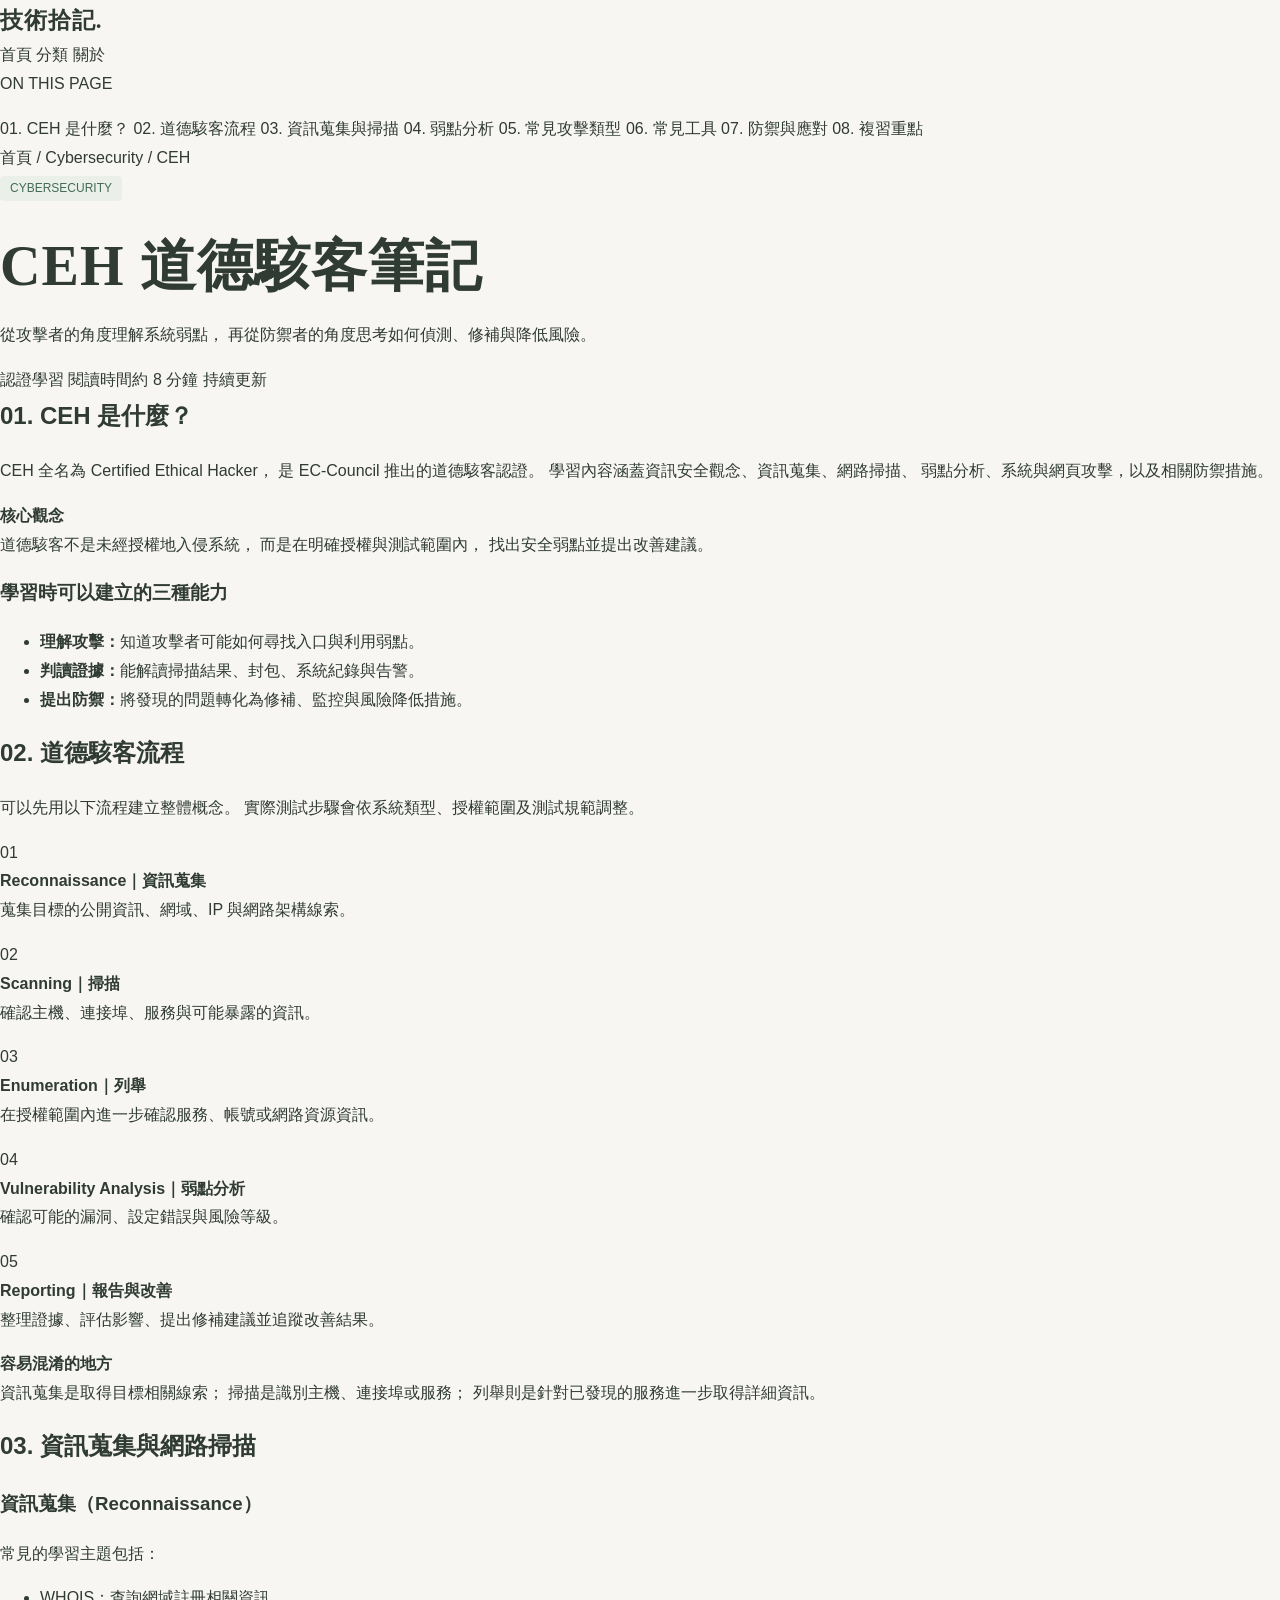
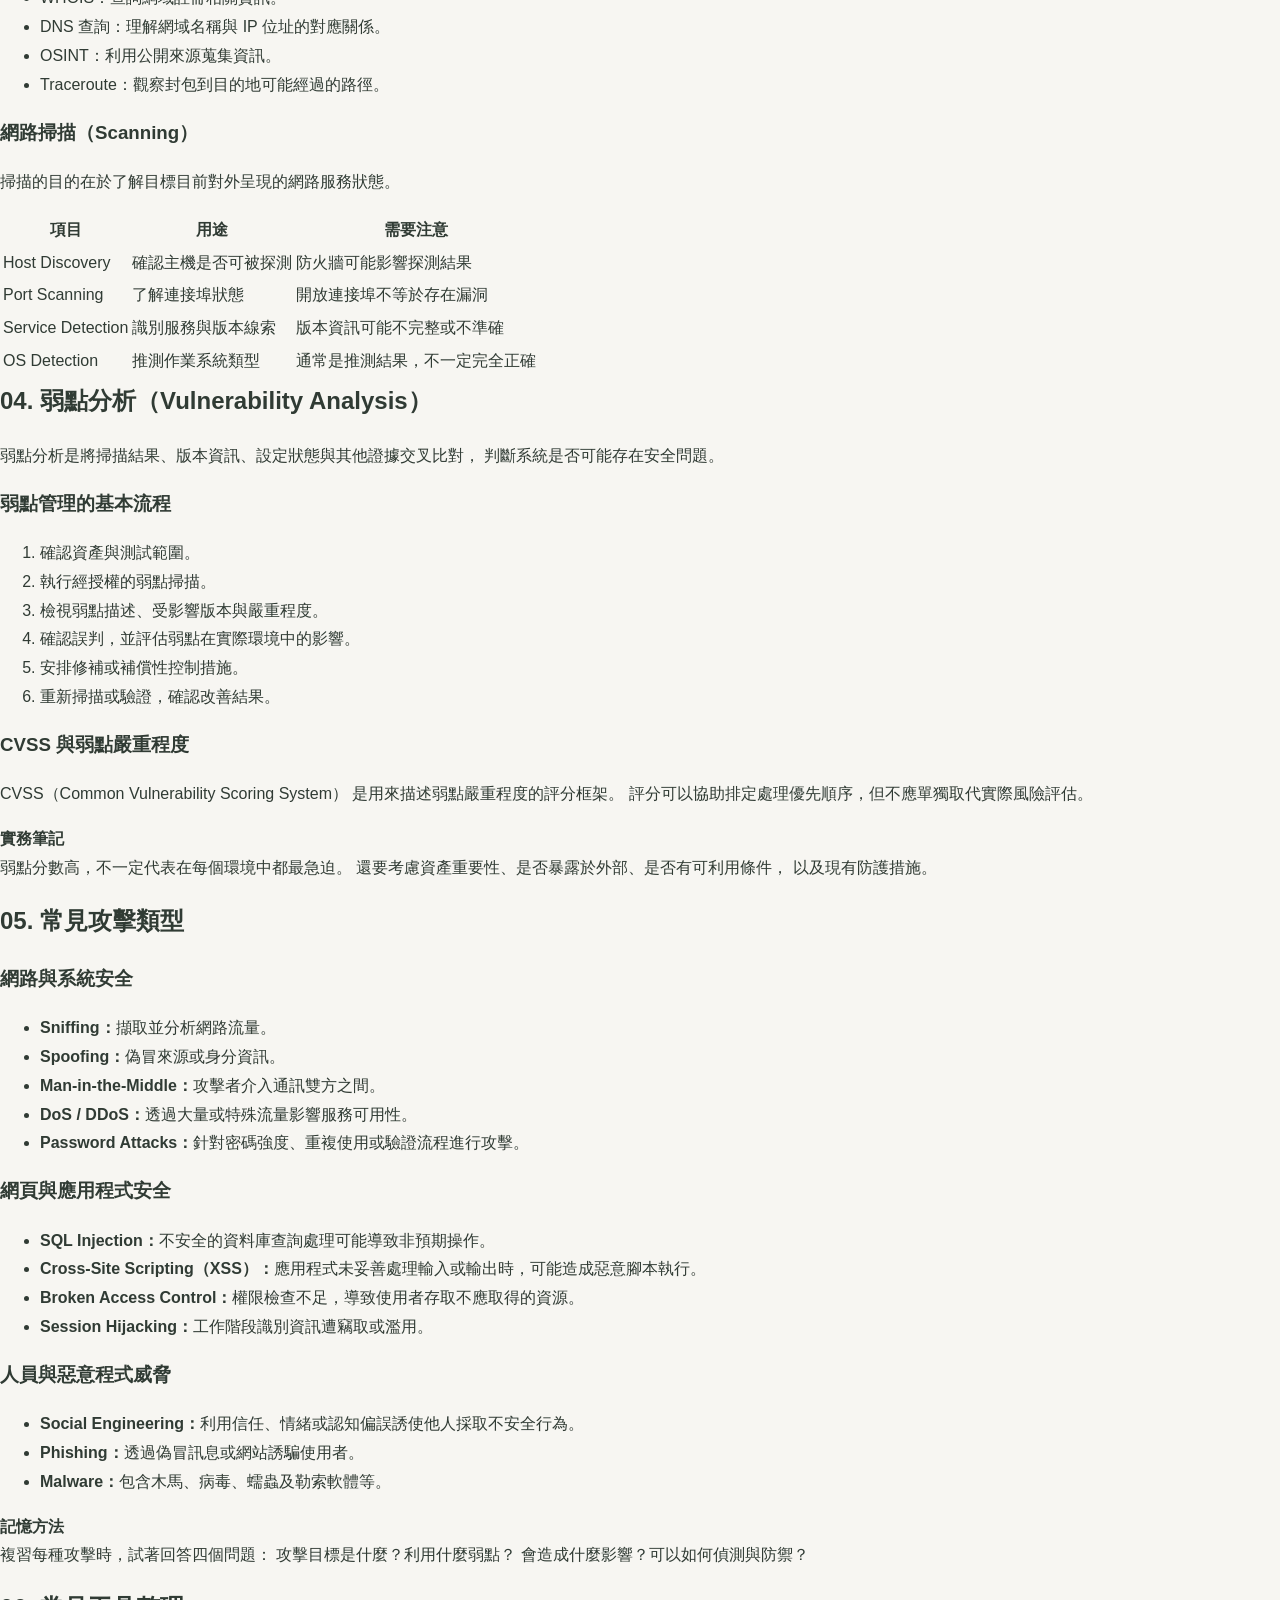
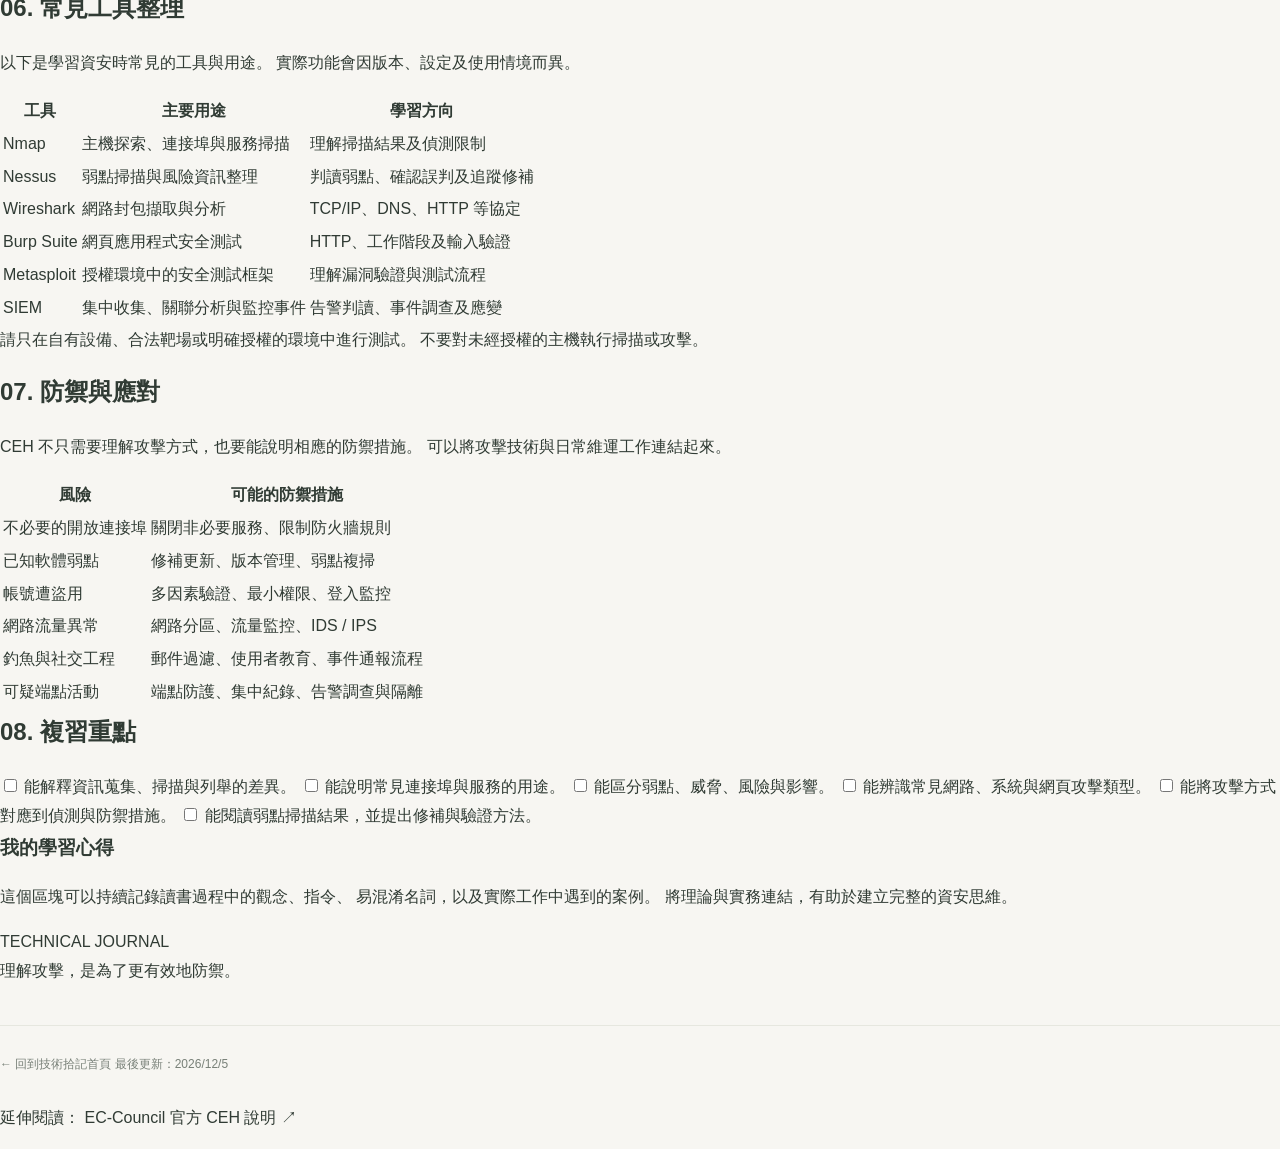
==== article/cehv13.html @ 740cc44a "Create cehv13.html" ====
<!DOCTYPE html>
<html lang="zh-Hant">
<head>
  <meta charset="UTF-8">
  <meta name="viewport" content="width=device-width, initial-scale=1.0">
  <meta name="description" content="CEH 道德駭客認證學習筆記，整理資訊蒐集、網路掃描、弱點分析、常見攻擊與防禦觀念。">
  <title>CEH 道德駭客筆記｜技術拾記</title>
  <link rel="stylesheet" href="../style.css">
</head>

<body class="note-page">

  <header class="note-header">
    <a class="brand" href="../index.html">技術拾記<span>.</span></a>
    <nav>
      <a href="../index.html">首頁</a>
      <a href="../index.html#categories">分類</a>
      <a href="../index.html#about">關於</a>
    </nav>
  </header>

  <main class="note-layout">

    <aside class="note-sidebar">
      <p class="note-sidebar-label">ON THIS PAGE</p>
      <a href="#intro">01. CEH 是什麼？</a>
      <a href="#methodology">02. 道德駭客流程</a>
      <a href="#recon">03. 資訊蒐集與掃描</a>
      <a href="#vulnerability">04. 弱點分析</a>
      <a href="#attacks">05. 常見攻擊類型</a>
      <a href="#tools">06. 常見工具</a>
      <a href="#defense">07. 防禦與應對</a>
      <a href="#review">08. 複習重點</a>
    </aside>

    <article class="note-content">

      <div class="note-breadcrumb">
        <a href="../index.html">首頁</a>
        <span>/</span>
        <a href="../index.html#categories">Cybersecurity</a>
        <span>/</span>
        <span>CEH</span>
      </div>

      <div class="note-hero">
        <span class="tag">CYBERSECURITY</span>
        <h1>CEH 道德駭客筆記</h1>
        <p class="note-lead">
          從攻擊者的角度理解系統弱點，
          再從防禦者的角度思考如何偵測、修補與降低風險。
        </p>
        <div class="note-meta">
          <span>認證學習</span>
          <span>閱讀時間約 8 分鐘</span>
          <span>持續更新</span>
        </div>
      </div>

      <section id="intro">
        <h2>01. CEH 是什麼？</h2>
        <p>
          CEH 全名為 Certified Ethical Hacker，
          是 EC-Council 推出的道德駭客認證。
          學習內容涵蓋資訊安全觀念、資訊蒐集、網路掃描、
          弱點分析、系統與網頁攻擊，以及相關防禦措施。
        </p>

        <div class="note-callout">
          <strong>核心觀念</strong>
          <p>
            道德駭客不是未經授權地入侵系統，
            而是在明確授權與測試範圍內，
            找出安全弱點並提出改善建議。
          </p>
        </div>

        <h3>學習時可以建立的三種能力</h3>
        <ul>
          <li><strong>理解攻擊：</strong>知道攻擊者可能如何尋找入口與利用弱點。</li>
          <li><strong>判讀證據：</strong>能解讀掃描結果、封包、系統紀錄與告警。</li>
          <li><strong>提出防禦：</strong>將發現的問題轉化為修補、監控與風險降低措施。</li>
        </ul>
      </section>

      <section id="methodology">
        <h2>02. 道德駭客流程</h2>
        <p>
          可以先用以下流程建立整體概念。
          實際測試步驟會依系統類型、授權範圍及測試規範調整。
        </p>

        <div class="note-steps">
          <div class="note-step">
            <span>01</span>
            <div>
              <strong>Reconnaissance｜資訊蒐集</strong>
              <p>蒐集目標的公開資訊、網域、IP 與網路架構線索。</p>
            </div>
          </div>

          <div class="note-step">
            <span>02</span>
            <div>
              <strong>Scanning｜掃描</strong>
              <p>確認主機、連接埠、服務與可能暴露的資訊。</p>
            </div>
          </div>

          <div class="note-step">
            <span>03</span>
            <div>
              <strong>Enumeration｜列舉</strong>
              <p>在授權範圍內進一步確認服務、帳號或網路資源資訊。</p>
            </div>
          </div>

          <div class="note-step">
            <span>04</span>
            <div>
              <strong>Vulnerability Analysis｜弱點分析</strong>
              <p>確認可能的漏洞、設定錯誤與風險等級。</p>
            </div>
          </div>

          <div class="note-step">
            <span>05</span>
            <div>
              <strong>Reporting｜報告與改善</strong>
              <p>整理證據、評估影響、提出修補建議並追蹤改善結果。</p>
            </div>
          </div>
        </div>

        <div class="note-callout">
          <strong>容易混淆的地方</strong>
          <p>
            資訊蒐集是取得目標相關線索；
            掃描是識別主機、連接埠或服務；
            列舉則是針對已發現的服務進一步取得詳細資訊。
          </p>
        </div>
      </section>

      <section id="recon">
        <h2>03. 資訊蒐集與網路掃描</h2>

        <h3>資訊蒐集（Reconnaissance）</h3>
        <p>常見的學習主題包括：</p>
        <ul>
          <li>WHOIS：查詢網域註冊相關資訊。</li>
          <li>DNS 查詢：理解網域名稱與 IP 位址的對應關係。</li>
          <li>OSINT：利用公開來源蒐集資訊。</li>
          <li>Traceroute：觀察封包到目的地可能經過的路徑。</li>
        </ul>

        <h3>網路掃描（Scanning）</h3>
        <p>掃描的目的在於了解目標目前對外呈現的網路服務狀態。</p>

        <div class="note-table-wrap">
          <table>
            <thead>
              <tr>
                <th>項目</th>
                <th>用途</th>
                <th>需要注意</th>
              </tr>
            </thead>
            <tbody>
              <tr>
                <td>Host Discovery</td>
                <td>確認主機是否可被探測</td>
                <td>防火牆可能影響探測結果</td>
              </tr>
              <tr>
                <td>Port Scanning</td>
                <td>了解連接埠狀態</td>
                <td>開放連接埠不等於存在漏洞</td>
              </tr>
              <tr>
                <td>Service Detection</td>
                <td>識別服務與版本線索</td>
                <td>版本資訊可能不完整或不準確</td>
              </tr>
              <tr>
                <td>OS Detection</td>
                <td>推測作業系統類型</td>
                <td>通常是推測結果，不一定完全正確</td>
              </tr>
            </tbody>
          </table>
        </div>
      </section>

      <section id="vulnerability">
        <h2>04. 弱點分析（Vulnerability Analysis）</h2>
        <p>
          弱點分析是將掃描結果、版本資訊、設定狀態與其他證據交叉比對，
          判斷系統是否可能存在安全問題。
        </p>

        <h3>弱點管理的基本流程</h3>
        <ol>
          <li>確認資產與測試範圍。</li>
          <li>執行經授權的弱點掃描。</li>
          <li>檢視弱點描述、受影響版本與嚴重程度。</li>
          <li>確認誤判，並評估弱點在實際環境中的影響。</li>
          <li>安排修補或補償性控制措施。</li>
          <li>重新掃描或驗證，確認改善結果。</li>
        </ol>

        <h3>CVSS 與弱點嚴重程度</h3>
        <p>
          CVSS（Common Vulnerability Scoring System）
          是用來描述弱點嚴重程度的評分框架。
          評分可以協助排定處理優先順序，但不應單獨取代實際風險評估。
        </p>

        <div class="note-callout">
          <strong>實務筆記</strong>
          <p>
            弱點分數高，不一定代表在每個環境中都最急迫。
            還要考慮資產重要性、是否暴露於外部、是否有可利用條件，
            以及現有防護措施。
          </p>
        </div>
      </section>

      <section id="attacks">
        <h2>05. 常見攻擊類型</h2>

        <h3>網路與系統安全</h3>
        <ul>
          <li><strong>Sniffing：</strong>擷取並分析網路流量。</li>
          <li><strong>Spoofing：</strong>偽冒來源或身分資訊。</li>
          <li><strong>Man-in-the-Middle：</strong>攻擊者介入通訊雙方之間。</li>
          <li><strong>DoS / DDoS：</strong>透過大量或特殊流量影響服務可用性。</li>
          <li><strong>Password Attacks：</strong>針對密碼強度、重複使用或驗證流程進行攻擊。</li>
        </ul>

        <h3>網頁與應用程式安全</h3>
        <ul>
          <li><strong>SQL Injection：</strong>不安全的資料庫查詢處理可能導致非預期操作。</li>
          <li><strong>Cross-Site Scripting（XSS）：</strong>應用程式未妥善處理輸入或輸出時，可能造成惡意腳本執行。</li>
          <li><strong>Broken Access Control：</strong>權限檢查不足，導致使用者存取不應取得的資源。</li>
          <li><strong>Session Hijacking：</strong>工作階段識別資訊遭竊取或濫用。</li>
        </ul>

        <h3>人員與惡意程式威脅</h3>
        <ul>
          <li><strong>Social Engineering：</strong>利用信任、情緒或認知偏誤誘使他人採取不安全行為。</li>
          <li><strong>Phishing：</strong>透過偽冒訊息或網站誘騙使用者。</li>
          <li><strong>Malware：</strong>包含木馬、病毒、蠕蟲及勒索軟體等。</li>
        </ul>

        <div class="note-callout">
          <strong>記憶方法</strong>
          <p>
            複習每種攻擊時，試著回答四個問題：
            攻擊目標是什麼？利用什麼弱點？
            會造成什麼影響？可以如何偵測與防禦？
          </p>
        </div>
      </section>

      <section id="tools">
        <h2>06. 常見工具整理</h2>
        <p>
          以下是學習資安時常見的工具與用途。
          實際功能會因版本、設定及使用情境而異。
        </p>

        <div class="note-table-wrap">
          <table>
            <thead>
              <tr>
                <th>工具</th>
                <th>主要用途</th>
                <th>學習方向</th>
              </tr>
            </thead>
            <tbody>
              <tr>
                <td>Nmap</td>
                <td>主機探索、連接埠與服務掃描</td>
                <td>理解掃描結果及偵測限制</td>
              </tr>
              <tr>
                <td>Nessus</td>
                <td>弱點掃描與風險資訊整理</td>
                <td>判讀弱點、確認誤判及追蹤修補</td>
              </tr>
              <tr>
                <td>Wireshark</td>
                <td>網路封包擷取與分析</td>
                <td>TCP/IP、DNS、HTTP 等協定</td>
              </tr>
              <tr>
                <td>Burp Suite</td>
                <td>網頁應用程式安全測試</td>
                <td>HTTP、工作階段及輸入驗證</td>
              </tr>
              <tr>
                <td>Metasploit</td>
                <td>授權環境中的安全測試框架</td>
                <td>理解漏洞驗證與測試流程</td>
              </tr>
              <tr>
                <td>SIEM</td>
                <td>集中收集、關聯分析與監控事件</td>
                <td>告警判讀、事件調查及應變</td>
              </tr>
            </tbody>
          </table>
        </div>

        <p class="note-small">
          請只在自有設備、合法靶場或明確授權的環境中進行測試。
          不要對未經授權的主機執行掃描或攻擊。
        </p>
      </section>

      <section id="defense">
        <h2>07. 防禦與應對</h2>
        <p>
          CEH 不只需要理解攻擊方式，也要能說明相應的防禦措施。
          可以將攻擊技術與日常維運工作連結起來。
        </p>

        <div class="note-table-wrap">
          <table>
            <thead>
              <tr>
                <th>風險</th>
                <th>可能的防禦措施</th>
              </tr>
            </thead>
            <tbody>
              <tr>
                <td>不必要的開放連接埠</td>
                <td>關閉非必要服務、限制防火牆規則</td>
              </tr>
              <tr>
                <td>已知軟體弱點</td>
                <td>修補更新、版本管理、弱點複掃</td>
              </tr>
              <tr>
                <td>帳號遭盜用</td>
                <td>多因素驗證、最小權限、登入監控</td>
              </tr>
              <tr>
                <td>網路流量異常</td>
                <td>網路分區、流量監控、IDS / IPS</td>
              </tr>
              <tr>
                <td>釣魚與社交工程</td>
                <td>郵件過濾、使用者教育、事件通報流程</td>
              </tr>
              <tr>
                <td>可疑端點活動</td>
                <td>端點防護、集中紀錄、告警調查與隔離</td>
              </tr>
            </tbody>
          </table>
        </div>
      </section>

      <section id="review">
        <h2>08. 複習重點</h2>

        <div class="note-checklist">
          <label>
            <input type="checkbox">
            <span>能解釋資訊蒐集、掃描與列舉的差異。</span>
          </label>

          <label>
            <input type="checkbox">
            <span>能說明常見連接埠與服務的用途。</span>
          </label>

          <label>
            <input type="checkbox">
            <span>能區分弱點、威脅、風險與影響。</span>
          </label>

          <label>
            <input type="checkbox">
            <span>能辨識常見網路、系統與網頁攻擊類型。</span>
          </label>

          <label>
            <input type="checkbox">
            <span>能將攻擊方式對應到偵測與防禦措施。</span>
          </label>

          <label>
            <input type="checkbox">
            <span>能閱讀弱點掃描結果，並提出修補與驗證方法。</span>
          </label>
        </div>

        <h3>我的學習心得</h3>
        <p>
          這個區塊可以持續記錄讀書過程中的觀念、指令、
          易混淆名詞，以及實際工作中遇到的案例。
          將理論與實務連結，有助於建立完整的資安思維。
        </p>

        <div class="note-end">
          <span>TECHNICAL JOURNAL</span>
          <p>理解攻擊，是為了更有效地防禦。</p>
        </div>
      </section>

      <footer class="note-footer">
        <a href="../index.html">← 回到技術拾記首頁</a>
        <span>最後更新：<time id="updated"></time></span>
      </footer>

      <p class="note-small">
        延伸閱讀：
        <a href="https://www.eccouncil.org/train-certify/certified-ethical-hacker-ceh/"
           target="_blank" rel="noopener noreferrer">
          EC-Council 官方 CEH 說明 ↗
        </a>
      </p>

    </article>
  </main>

  <script>
    document.getElementById("updated").textContent =
      new Date().toLocaleDateString("zh-TW");
  </script>

</body>
</html>
---- style.css ----
/* =========================
   1. 全站色彩與基本設定
   ========================= */

:root {
  color-scheme: light;
  --bg: #f7f6f2;
  --surface: #ffffff;
  --text: #303b34;
  --muted: #788078;
  --accent: #456b54;
  --border: #e6e7df;
  --soft: #eaf0e9;
}

body.dark {
  color-scheme: dark;
  --bg: #1d2420;
  --surface: #28312b;
  --text: #e7ece6;
  --muted: #b1bcb2;
  --accent: #a8c9ad;
  --border: #414a42;
  --soft: #344438;
}

* {
  box-sizing: border-box;
}

html {
  scroll-behavior: smooth;
}

body {
  margin: 0;
  background: var(--bg);
  color: var(--text);
  font-family: -apple-system, BlinkMacSystemFont,
    "Segoe UI", "Noto Sans TC", sans-serif;
  line-height: 1.8;
  transition: background .2s, color .2s;
}

a {
  color: inherit;
  text-decoration: none;
}

a:focus-visible,
button:focus-visible,
input:focus-visible {
  outline: 2px solid var(--accent);
  outline-offset: 4px;
}

button,
input {
  font: inherit;
}

button {
  cursor: pointer;
}

.wrap {
  width: min(1040px, calc(100% - 40px));
  margin: auto;
}

/* =========================
   2. 導覽列
   ========================= */

.topbar {
  border-bottom: 1px solid var(--border);
  background: var(--bg);
}

.nav {
  min-height: 72px;
  display: flex;
  align-items: center;
  justify-content: space-between;
  gap: 20px;
}

.brand {
  font-family: Georgia, serif;
  font-size: 23px;
  font-weight: 700;
  letter-spacing: .04em;
}

.navlinks {
  display: flex;
  align-items: center;
  gap: 22px;
  font-size: 14px;
}

.navlinks a:hover {
  color: var(--accent);
}

.theme-btn {
  background: var(--surface);
  color: var(--text);
  border: 1px solid var(--border);
  border-radius: 50px;
  padding: 5px 12px;
}

/* =========================
   3. 首頁主視覺
   ========================= */

.hero {
  padding: 84px 0 68px;
  border-bottom: 1px solid var(--border);
}

.eyebrow {
  color: var(--accent);
  font-size: 12px;
  letter-spacing: .2em;
  font-weight: 700;
}

h1,
h2,
h3,
p {
  margin-top: 0;
}

h1 {
  max-width: 700px;
  margin: 16px 0;
  font-family: Georgia, "Noto Serif TC", serif;
  font-size: clamp(34px, 6vw, 56px);
  line-height: 1.35;
  letter-spacing: .02em;
}

.hero-desc {
  max-width: 570px;
  color: var(--muted);
  font-size: 16px;
}

.hero-actions {
  display: flex;
  flex-wrap: wrap;
  gap: 12px;
  margin-top: 28px;
}

.btn {
  display: inline-block;
  padding: 10px 20px;
  border-radius: 6px;
  font-size: 14px;
  border: 1px solid var(--accent);
}

.btn-primary {
  background: var(--accent);
  color: #fff;
}

body.dark .btn-primary {
  color: #1d2420;
}

.btn-secondary {
  color: var(--accent);
}

/* =========================
   4. 區塊標題
   ========================= */

.section {
  padding: 54px 0;
}

.section-head {
  display: flex;
  align-items: end;
  justify-content: space-between;
  gap: 20px;
  margin-bottom: 24px;
}

.section-head h2 {
  font-size: 25px;
  margin-bottom: 4px;
}

.section-head p {
  color: var(--muted);
  margin-bottom: 0;
  font-size: 14px;
}

/* =========================
   5. 技術分類卡片
   ========================= */

.categories {
  display: grid;
  grid-template-columns: repeat(3, minmax(0, 1fr));
  gap: 16px;
}

.category {
  background: var(--surface);
  border: 1px solid var(--border);
  border-radius: 10px;
  padding: 22px;
  transition: transform .2s, border-color .2s;
}

.category:hover {
  transform: translateY(-3px);
  border-color: var(--accent);
}

.category-icon {
  font-size: 23px;
  margin-bottom: 12px;
}

.category h3 {
  margin-bottom: 6px;
}

.category p {
  color: var(--muted);
  font-size: 14px;
  margin-bottom: 12px;
}

.category small {
  color: var(--accent);
  font-size: 12px;
}

/* =========================
   6. 搜尋框
   ========================= */

.searchbox {
  width: min(340px, 100%);
  padding: 10px 14px;
  border: 1px solid var(--border);
  border-radius: 7px;
  background: var(--surface);
  color: var(--text);
}

/* =========================
   7. 文章卡片
   ========================= */

.articles {
  display: grid;
  grid-template-columns: repeat(2, minmax(0, 1fr));
  gap: 16px;
}

.article {
  background: var(--surface);
  border: 1px solid var(--border);
  border-radius: 10px;
  padding: 24px;
  display: flex;
  flex-direction: column;
  min-height: 225px;
}

.article[hidden] {
  display: none;
}

.tag {
  color: var(--accent);
  background: var(--soft);
  display: inline-block;
  width: fit-content;
  padding: 2px 10px;
  border-radius: 4px;
  font-size: 12px;
  margin-bottom: 12px;
}

.article h3 {
  font-size: 19px;
  margin-bottom: 8px;
}

.article p {
  color: var(--muted);
  font-size: 14px;
  margin-bottom: 18px;
}

.article-foot {
  margin-top: auto;
  padding-top: 12px;
  border-top: 1px solid var(--border);
  display: flex;
  justify-content: space-between;
  gap: 10px;
  color: var(--muted);
  font-size: 12px;
}

.article-foot a {
  color: var(--accent);
  font-weight: 600;
}

.empty {
  display: none;
  color: var(--muted);
  padding: 20px 0;
}

/* =========================
   8. 關於本站
   ========================= */

.about {
  background: var(--soft);
  border-radius: 12px;
  padding: 30px;
  display: grid;
  grid-template-columns: 1fr 2fr;
  gap: 28px;
}

.about h2 {
  margin-bottom: 0;
}

.about p {
  margin-bottom: 0;
  font-size: 14px;
}

/* =========================
   9. 頁尾
   ========================= */

footer {
  margin-top: 40px;
  border-top: 1px solid var(--border);
  padding: 28px 0;
  color: var(--muted);
  font-size: 12px;
}

.footer-inner {
  display: flex;
  justify-content: space-between;
  flex-wrap: wrap;
  gap: 12px;
}

/* =========================
   10. 手機版響應式設計
   ========================= */

@media (max-width: 680px) {
  .wrap {
    width: calc(100% - 32px);
  }

  .nav {
    min-height: 64px;
    flex-wrap: wrap;
    padding: 12px 0;
  }

  .navlinks {
    gap: 12px;
    font-size: 12px;
  }

  .brand {
    font-size: 20px;
  }

  .hero {
    padding: 56px 0 48px;
  }

  .categories,
  .articles {
    grid-template-columns: 1fr;
  }

  .section {
    padding: 40px 0;
  }

  .section-head {
    align-items: stretch;
    flex-direction: column;
  }

  .searchbox {
    width: 100%;
  }

  .about {
    grid-template-columns: 1fr;
    gap: 12px;
    padding: 22px;
  }
}
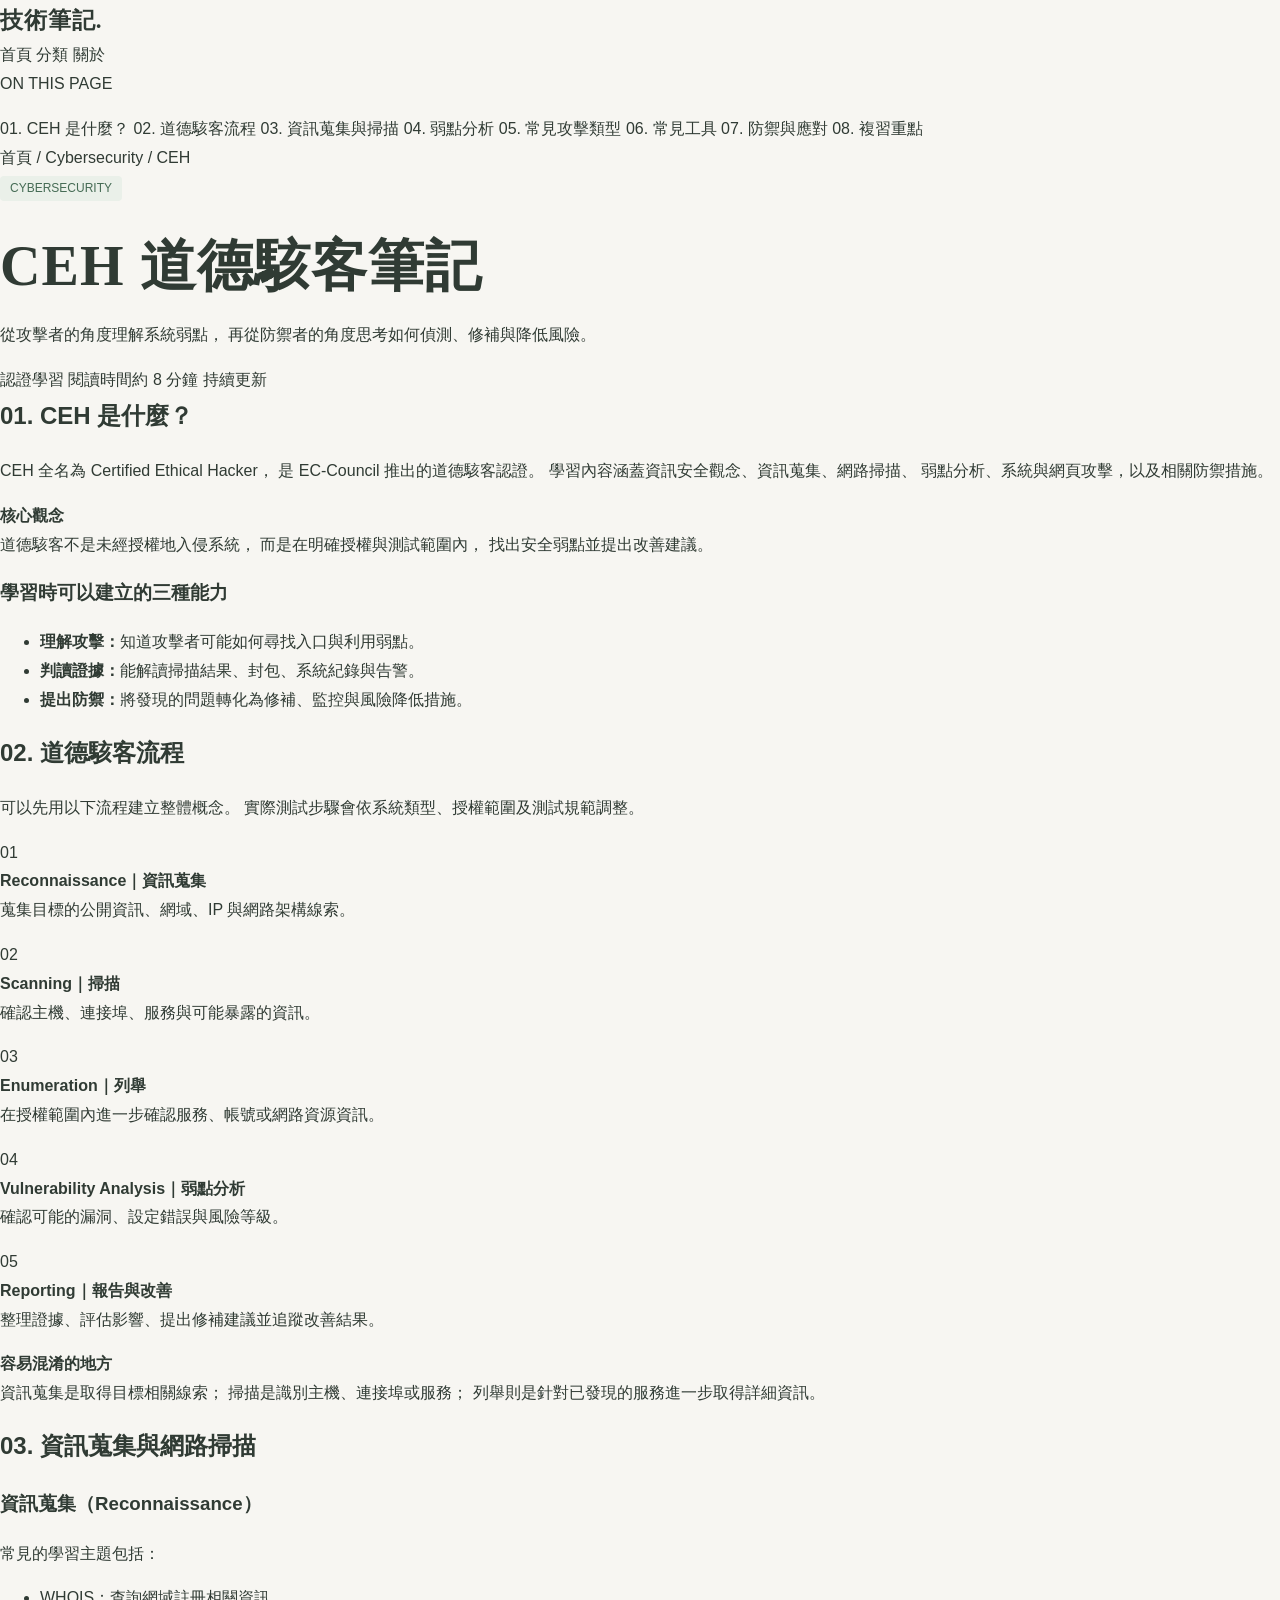
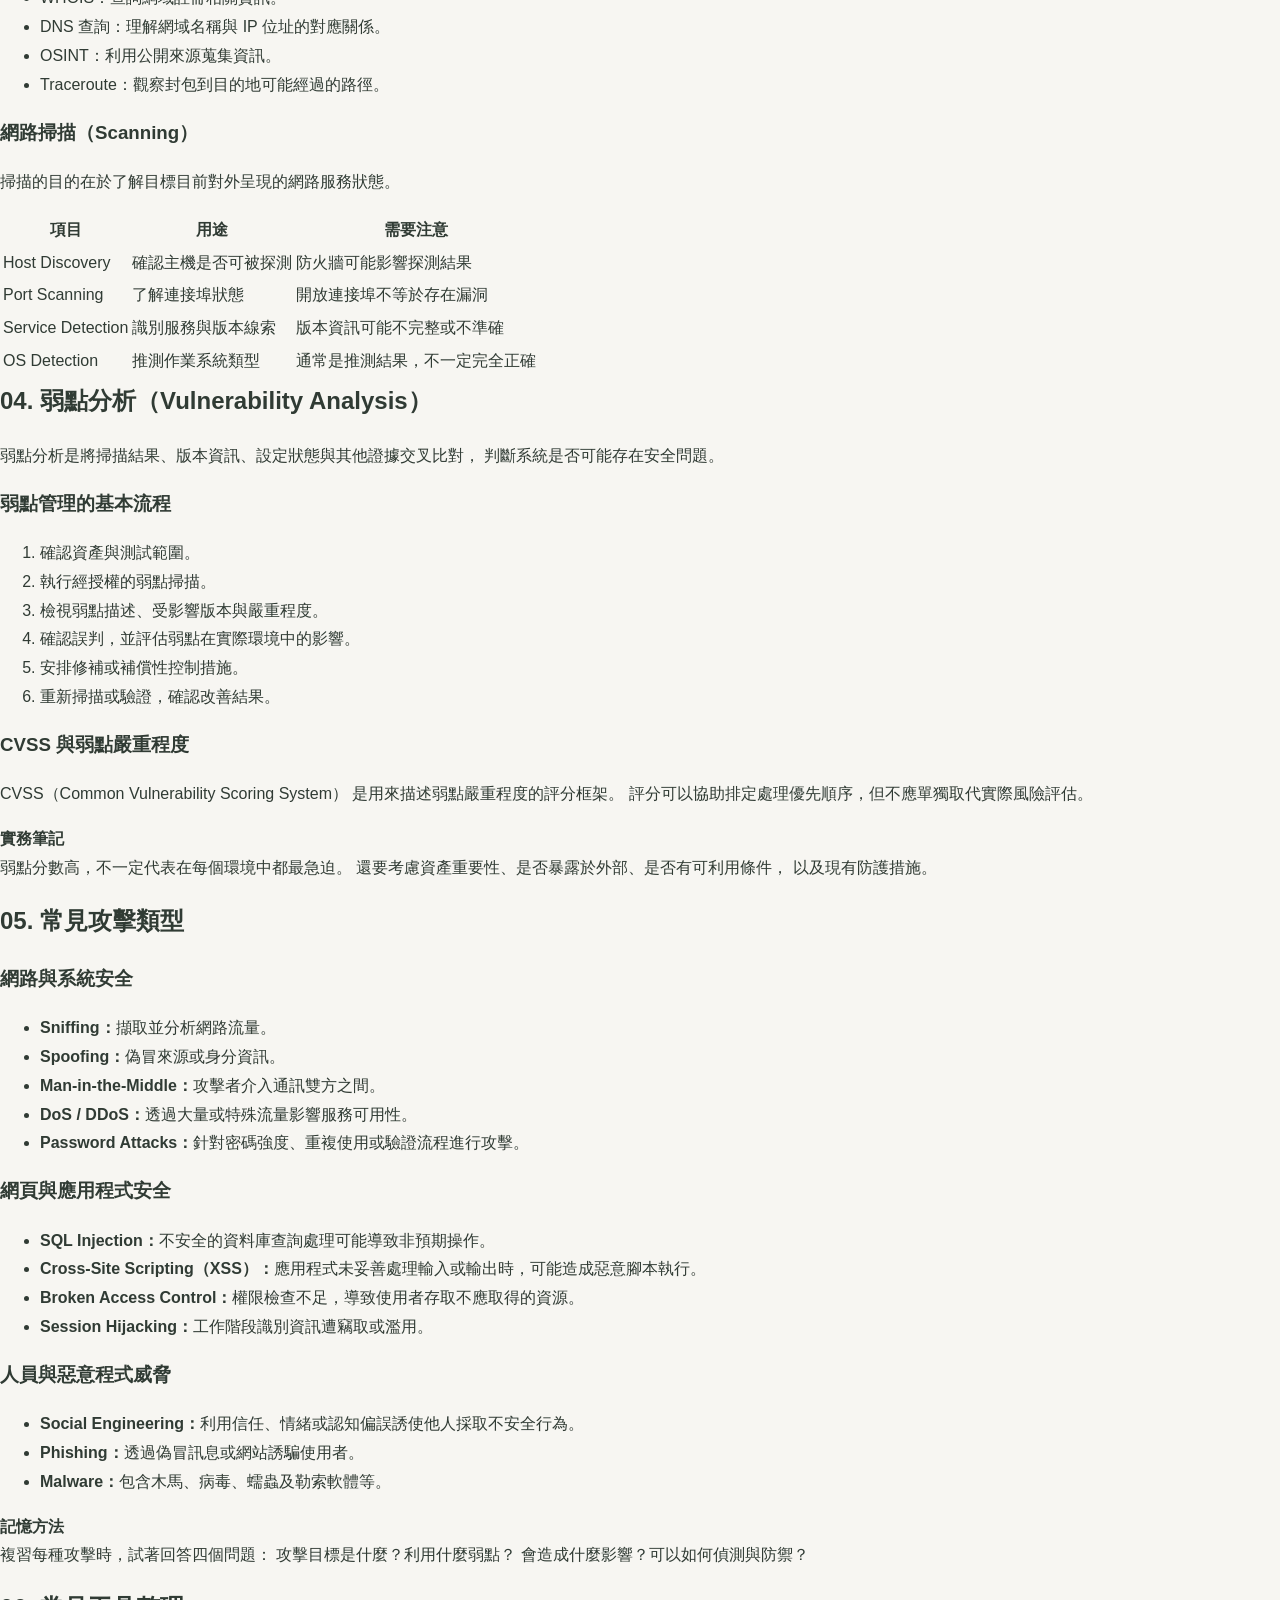
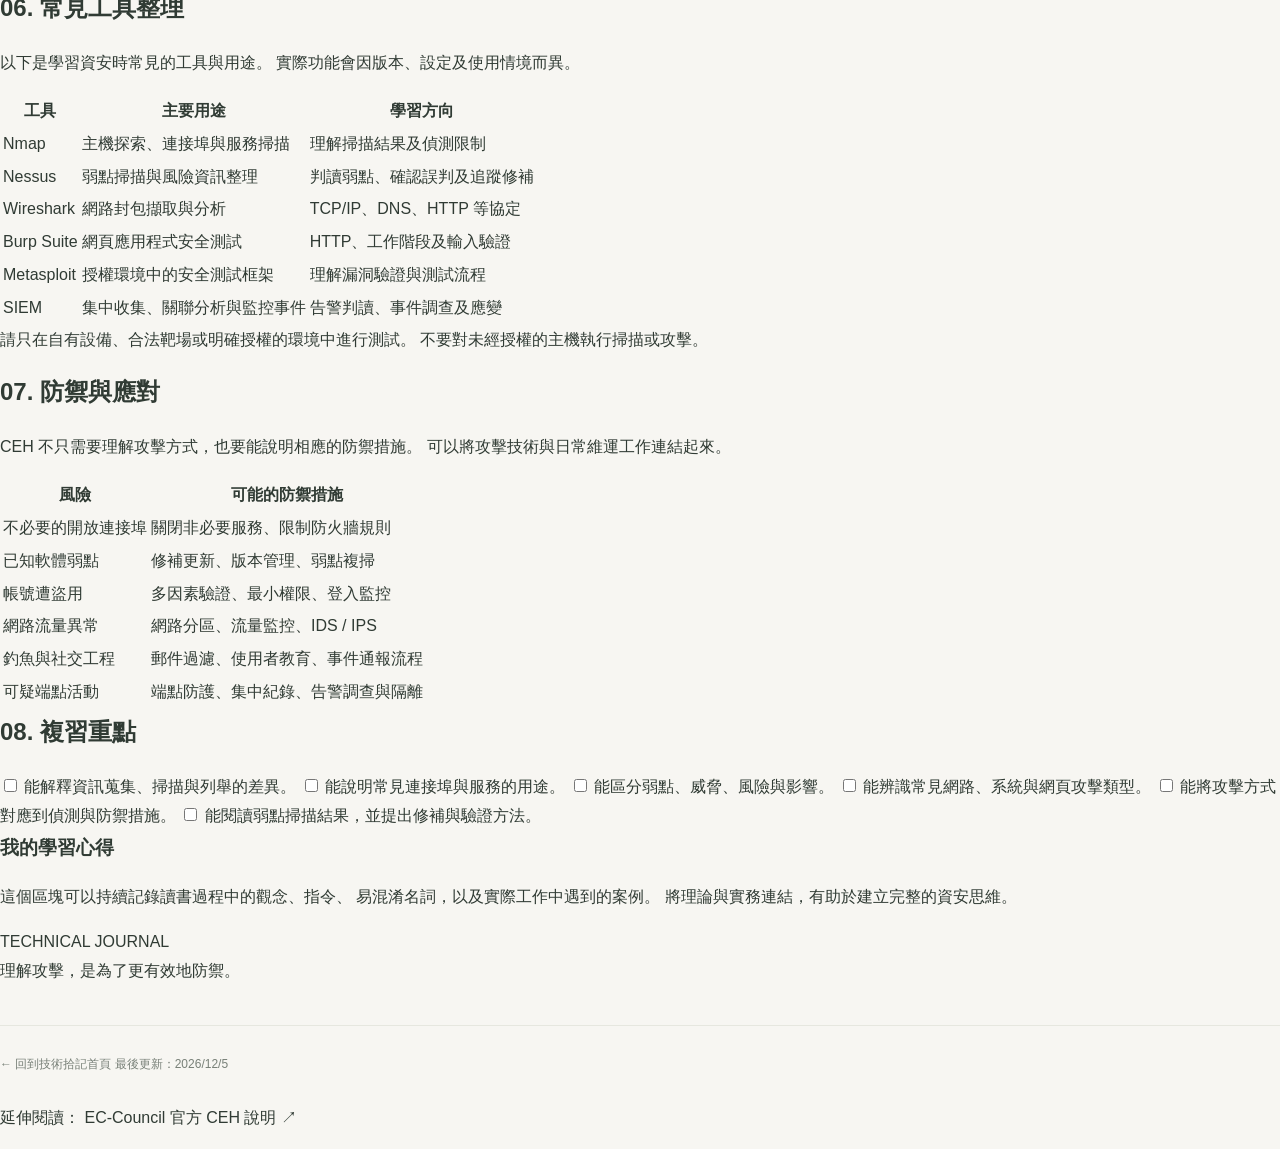
==== commit fd715dec: "Update cehv13.html" ====
--- a/article/cehv13.html
+++ b/article/cehv13.html
@@ -5,14 +5,14 @@
   <meta charset="UTF-8">
   <meta name="viewport" content="width=device-width, initial-scale=1.0">
   <meta name="description" content="CEH 道德駭客認證學習筆記，整理資訊蒐集、網路掃描、弱點分析、常見攻擊與防禦觀念。">
-  <title>CEH 道德駭客筆記｜技術拾記</title>
+  <title>CEH 道德駭客筆記｜技術筆記</title>
   <link rel="stylesheet" href="../style.css">
 </head>
 
 <body class="note-page">
 
   <header class="note-header">
-    <a class="brand" href="../index.html">技術拾記<span>.</span></a>
+    <a class="brand" href="../index.html">技術筆記<span>.</span></a>
     <nav>
       <a href="../index.html">首頁</a>
       <a href="../index.html#categories">分類</a>
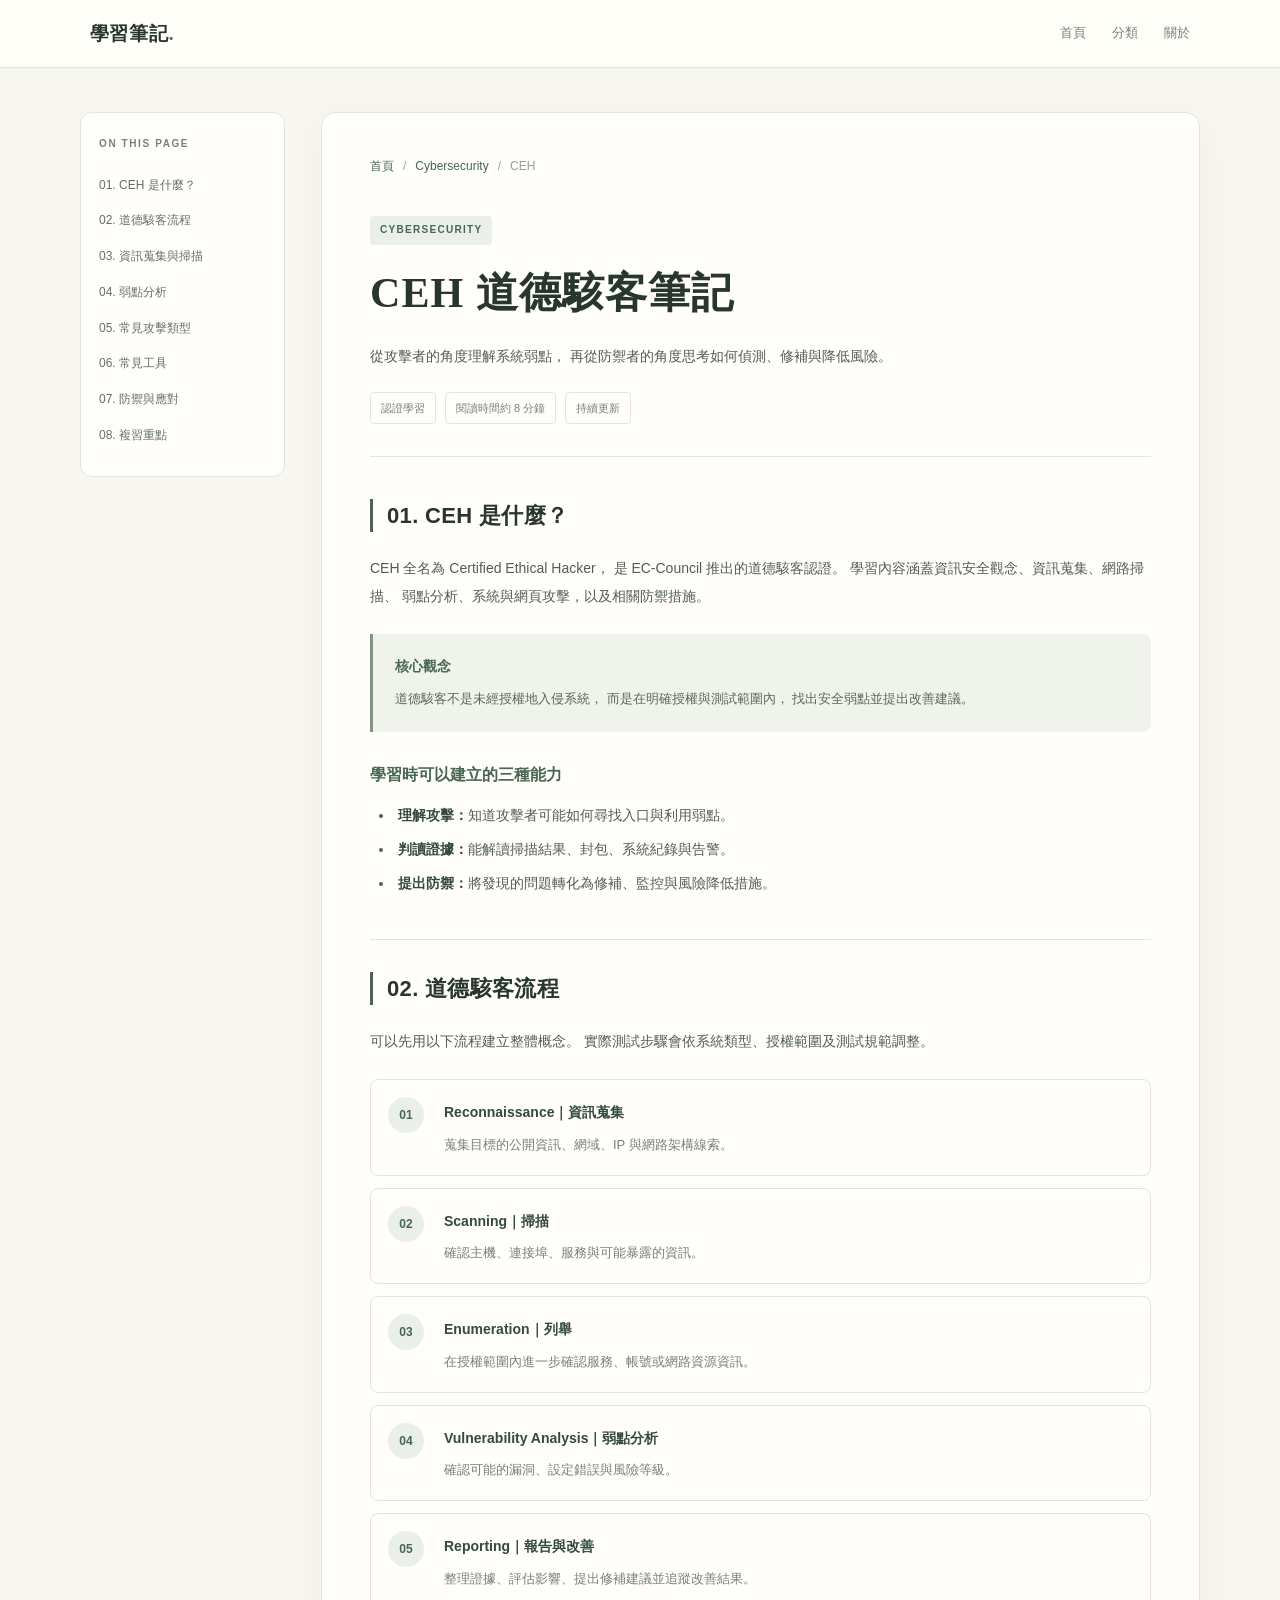
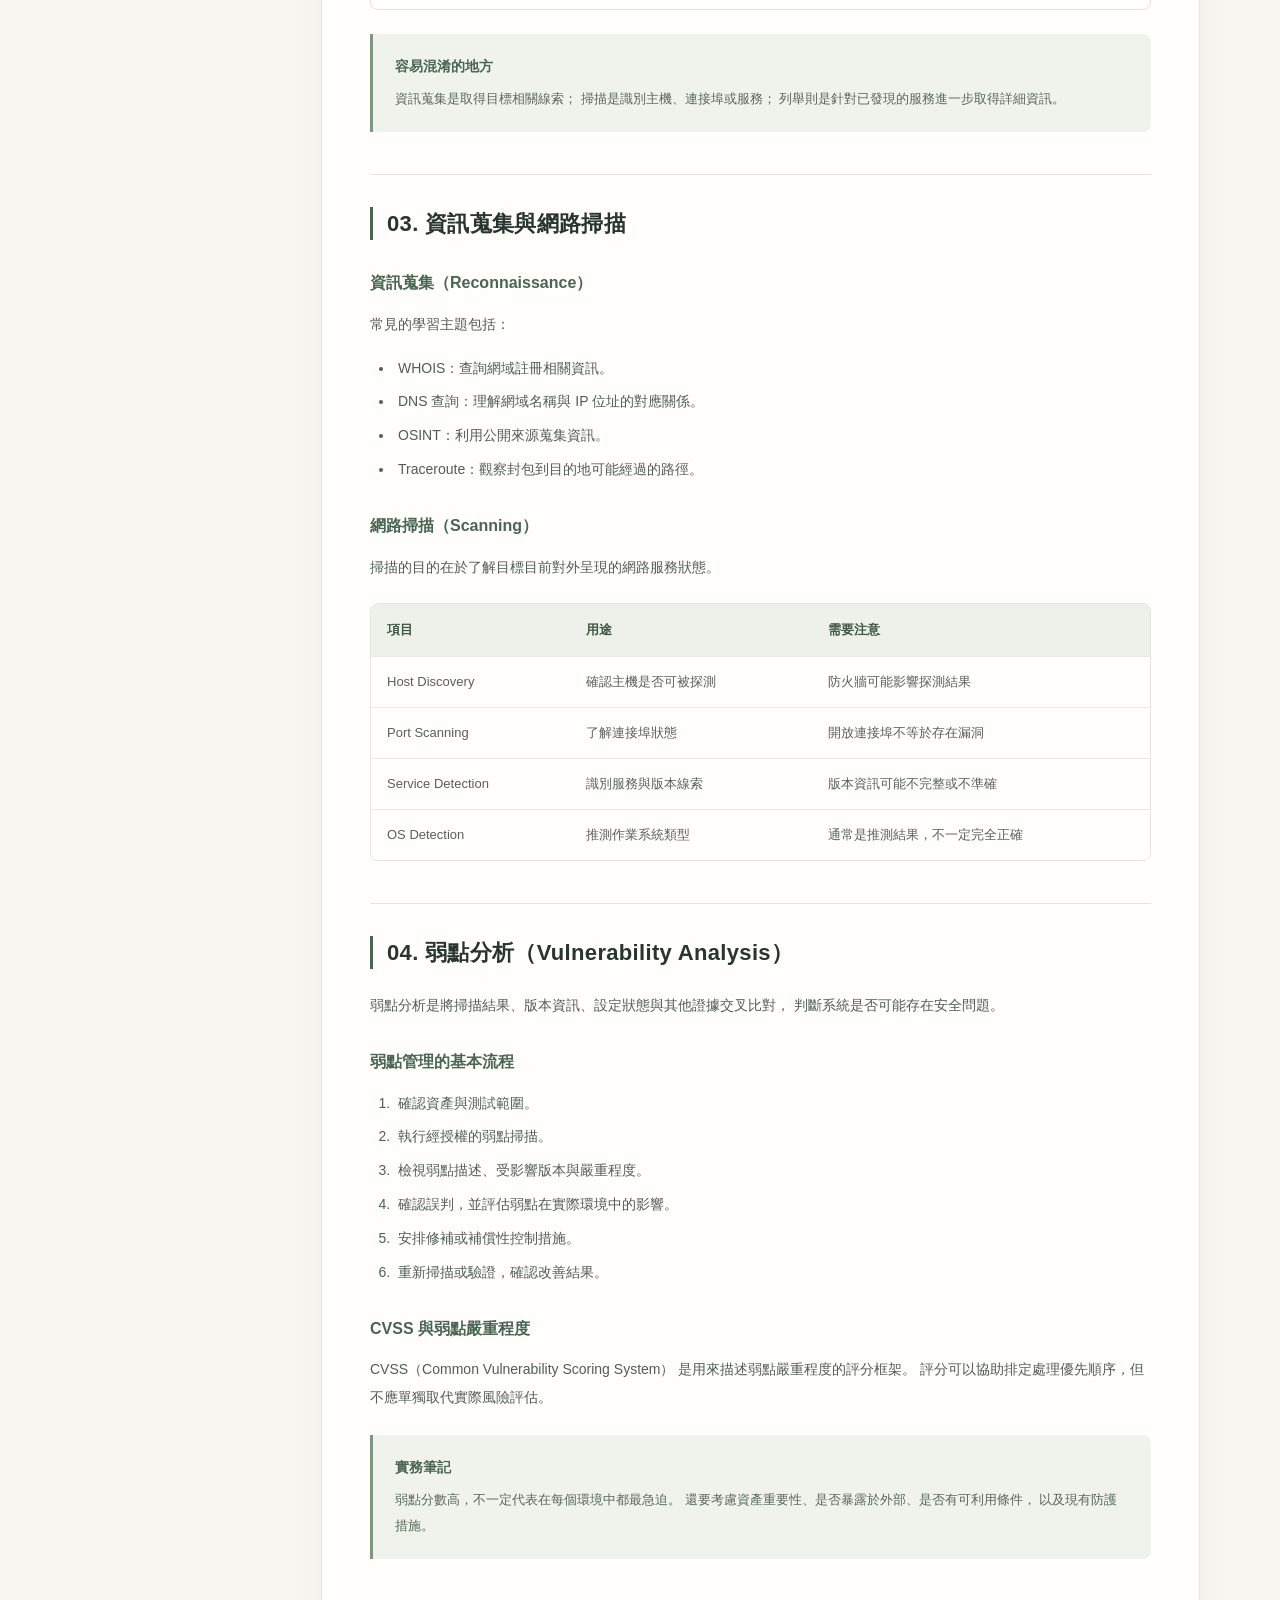
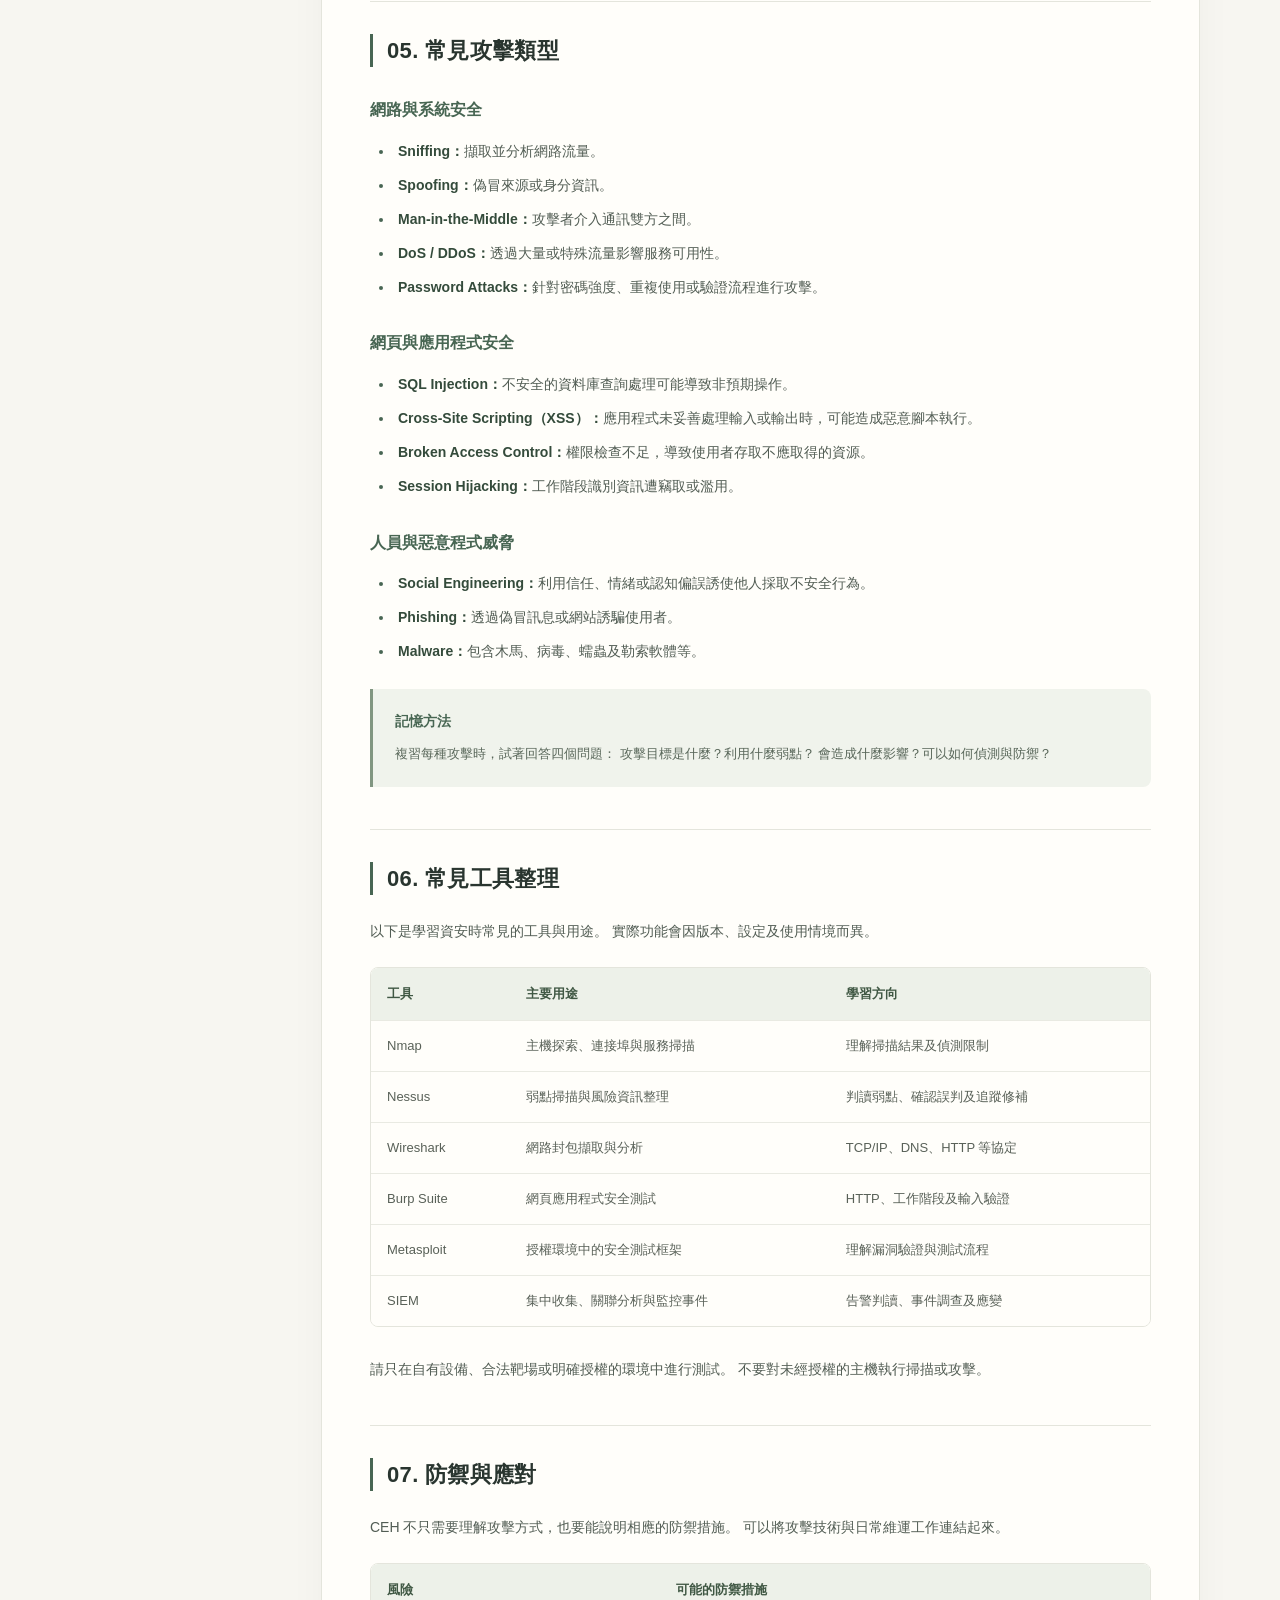
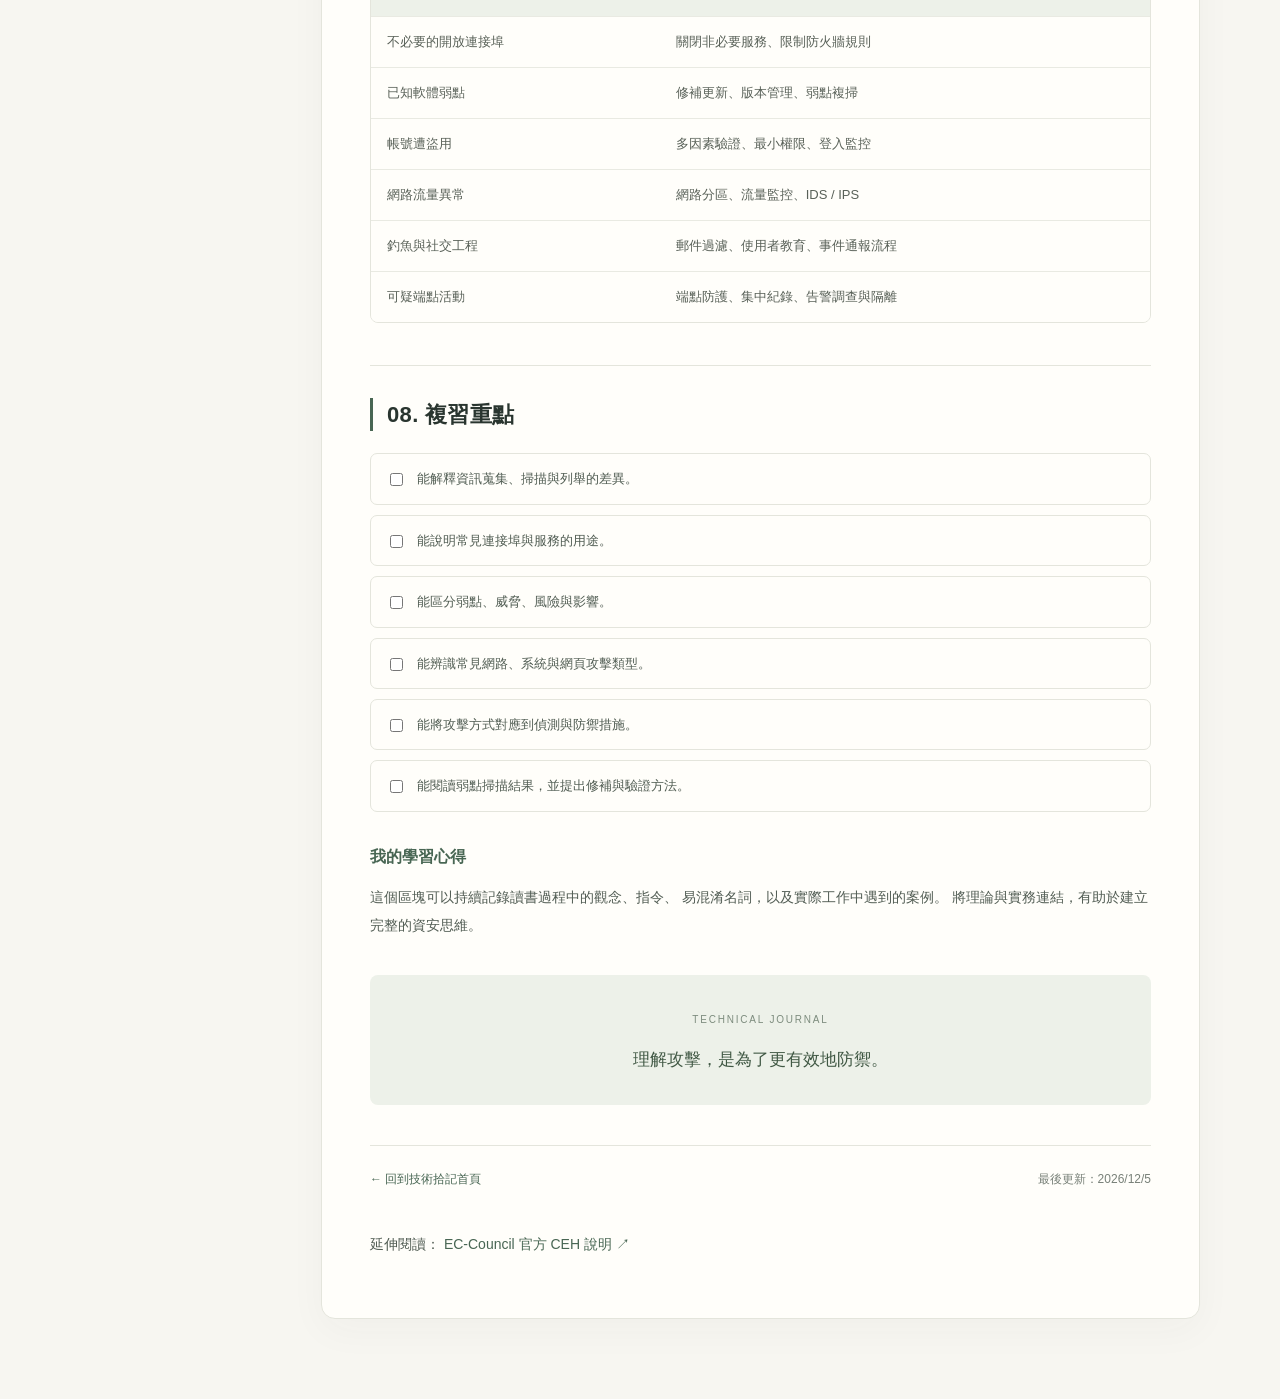
==== commit 60bff6f7: "Update cehv13.html" ====
--- a/article/cehv13.html
+++ b/article/cehv13.html
@@ -5,14 +5,14 @@
   <meta charset="UTF-8">
   <meta name="viewport" content="width=device-width, initial-scale=1.0">
   <meta name="description" content="CEH 道德駭客認證學習筆記，整理資訊蒐集、網路掃描、弱點分析、常見攻擊與防禦觀念。">
-  <title>CEH 道德駭客筆記｜技術筆記</title>
+  <title>CEH 道德駭客筆記｜學習筆記</title>
   <link rel="stylesheet" href="../style.css">
 </head>
 
 <body class="note-page">
 
   <header class="note-header">
-    <a class="brand" href="../index.html">技術筆記<span>.</span></a>
+    <a class="brand" href="../index.html">學習筆記<span>.</span></a>
     <nav>
       <a href="../index.html">首頁</a>
       <a href="../index.html#categories">分類</a>
--- a/style.css
+++ b/style.css
@@ -422,3 +422,572 @@
     padding: 22px;
   }
 }
+
+
+/* ========================================
+   CEH Article Page — Japanese Technical Journal
+   只調整文章頁面，不影響首頁
+======================================== */
+
+body.note-page {
+  --note-bg: #f7f6f1;
+  --note-paper: #fffefa;
+  --note-text: #29352f;
+  --note-muted: #788078;
+  --note-green: #486653;
+  --note-green-light: #eaf0e9;
+  --note-border: #e4e5dc;
+
+  margin: 0;
+  background: var(--note-bg);
+  color: var(--note-text);
+  font-family:
+    -apple-system, BlinkMacSystemFont,
+    "Noto Sans TC", "Microsoft JhengHei", sans-serif;
+  line-height: 1.85;
+}
+
+/* 頂部導覽 */
+
+.note-page .note-header {
+  min-height: 68px;
+  padding: 0 7%;
+  display: flex;
+  align-items: center;
+  justify-content: space-between;
+  gap: 24px;
+  background: rgba(255, 254, 250, 0.96);
+  border-bottom: 1px solid var(--note-border);
+}
+
+.note-page .note-header .brand {
+  color: var(--note-text);
+  text-decoration: none;
+  font-size: 19px;
+  font-weight: 750;
+  letter-spacing: 0.04em;
+}
+
+.note-page .note-header .brand span {
+  color: var(--note-green);
+}
+
+.note-page .note-header nav {
+  display: flex;
+  align-items: center;
+  gap: 26px;
+}
+
+.note-page .note-header nav a {
+  color: var(--note-muted);
+  text-decoration: none;
+  font-size: 13px;
+  transition: color 0.2s ease;
+}
+
+.note-page .note-header nav a:hover {
+  color: var(--note-green);
+}
+
+/* 主版面 */
+
+.note-page .note-layout {
+  width: min(1120px, calc(100% - 48px));
+  margin: 44px auto 80px;
+  display: grid;
+  grid-template-columns: 205px minmax(0, 1fr);
+  align-items: start;
+  gap: 52px;
+}
+
+/* 左側目錄 */
+
+.note-page .note-sidebar {
+  position: sticky;
+  top: 28px;
+  padding: 22px 18px;
+  background: var(--note-paper);
+  border: 1px solid var(--note-border);
+  border-radius: 12px;
+}
+
+.note-page .note-sidebar-label {
+  margin: 0 0 14px;
+  color: var(--note-muted);
+  font-size: 10px;
+  font-weight: 700;
+  letter-spacing: 0.16em;
+}
+
+.note-page .note-sidebar a {
+  display: block;
+  margin: 0 -8px;
+  padding: 8px;
+  border-radius: 6px;
+  color: #657067;
+  font-size: 12px;
+  line-height: 1.65;
+  text-decoration: none;
+  transition: background 0.2s ease, color 0.2s ease;
+}
+
+.note-page .note-sidebar a:hover {
+  background: var(--note-green-light);
+  color: var(--note-green);
+}
+
+/* 文章紙張 */
+
+.note-page .note-content {
+  min-width: 0;
+  padding: 42px 48px;
+  background: var(--note-paper);
+  border: 1px solid var(--note-border);
+  border-radius: 14px;
+  box-shadow: 0 12px 38px rgba(49, 57, 45, 0.035);
+}
+
+/* 麵包屑 */
+
+.note-page .note-breadcrumb {
+  display: flex;
+  flex-wrap: wrap;
+  gap: 9px;
+  margin-bottom: 36px;
+  color: #9a9e96;
+  font-size: 12px;
+}
+
+.note-page .note-breadcrumb a {
+  color: var(--note-green);
+  text-decoration: none;
+}
+
+.note-page .note-breadcrumb a:hover {
+  text-decoration: underline;
+}
+
+/* 文章標題區 */
+
+.note-page .note-hero {
+  padding: 0 0 32px;
+  border-bottom: 1px solid var(--note-border);
+}
+
+.note-page .note-hero .tag {
+  display: inline-block;
+  margin-bottom: 18px;
+  padding: 5px 10px;
+  border-radius: 4px;
+  background: var(--note-green-light);
+  color: var(--note-green);
+  font-size: 10px;
+  font-weight: 750;
+  letter-spacing: 0.13em;
+}
+
+.note-page .note-hero h1 {
+  margin: 0 0 18px;
+  color: var(--note-text);
+  font-family: "Noto Serif TC", "Songti TC", serif;
+  font-size: clamp(30px, 4vw, 42px);
+  font-weight: 650;
+  line-height: 1.45;
+  letter-spacing: 0.025em;
+}
+
+.note-page .note-lead {
+  max-width: 620px;
+  margin: 0;
+  color: #6e776e;
+  font-size: 15px;
+  line-height: 2;
+}
+
+.note-page .note-meta {
+  display: flex;
+  flex-wrap: wrap;
+  gap: 9px;
+  margin-top: 22px;
+}
+
+.note-page .note-meta span {
+  padding: 5px 10px;
+  border: 1px solid var(--note-border);
+  border-radius: 4px;
+  color: var(--note-muted);
+  font-size: 11px;
+}
+
+/* 文章區塊 */
+
+.note-page .note-content section {
+  margin-top: 42px;
+  scroll-margin-top: 24px;
+}
+
+.note-page .note-content section + section {
+  padding-top: 32px;
+  border-top: 1px solid var(--note-border);
+}
+
+.note-page .note-content h2 {
+  margin: 0 0 22px;
+  padding-left: 14px;
+  border-left: 3px solid var(--note-green);
+  color: var(--note-text);
+  font-size: 22px;
+  font-weight: 720;
+  line-height: 1.5;
+  letter-spacing: 0.015em;
+}
+
+.note-page .note-content h3 {
+  margin: 28px 0 12px;
+  color: var(--note-green);
+  font-size: 16px;
+  font-weight: 700;
+}
+
+.note-page .note-content p {
+  margin: 12px 0 18px;
+  color: #525d54;
+  font-size: 14px;
+  line-height: 2;
+}
+
+.note-page .note-content ul,
+.note-page .note-content ol {
+  padding-left: 24px;
+  margin: 14px 0 24px;
+  color: #525d54;
+  font-size: 14px;
+}
+
+.note-page .note-content li {
+  padding-left: 4px;
+  margin: 8px 0;
+}
+
+.note-page .note-content li::marker {
+  color: var(--note-green);
+}
+
+.note-page .note-content strong {
+  color: #344b3b;
+}
+
+/* 柔和的重點提示框 */
+
+.note-page .note-callout {
+  margin: 24px 0;
+  padding: 20px 22px;
+  background: #f0f3ec;
+  border: 0;
+  border-left: 3px solid #819681;
+  border-radius: 0 8px 8px 0;
+}
+
+.note-page .note-callout strong {
+  display: block;
+  margin-bottom: 6px;
+  color: var(--note-green);
+  font-size: 14px;
+}
+
+.note-page .note-callout p {
+  margin: 0;
+  color: #59675a;
+  font-size: 13px;
+}
+
+/* 學習流程 */
+
+.note-page .note-steps {
+  display: grid;
+  gap: 12px;
+  margin: 24px 0;
+}
+
+.note-page .note-step {
+  display: grid;
+  grid-template-columns: 42px minmax(0, 1fr);
+  gap: 14px;
+  padding: 17px;
+  border: 1px solid var(--note-border);
+  border-radius: 8px;
+  background: #fffefa;
+}
+
+.note-page .note-step > span {
+  display: grid;
+  width: 36px;
+  height: 36px;
+  place-items: center;
+  border-radius: 50%;
+  background: var(--note-green-light);
+  color: var(--note-green);
+  font-size: 12px;
+  font-weight: 750;
+}
+
+.note-page .note-step strong {
+  font-size: 14px;
+}
+
+.note-page .note-step p {
+  margin: 5px 0 0;
+  color: var(--note-muted);
+  font-size: 13px;
+}
+
+/* 表格：外層可橫向捲動 */
+
+.note-page .note-table-wrap {
+  width: 100%;
+  margin: 22px 0 28px;
+  overflow-x: auto;
+  border: 1px solid var(--note-border);
+  border-radius: 8px;
+}
+
+.note-page .note-content table {
+  width: 100%;
+  min-width: 420px;
+  border-collapse: collapse;
+  background: #fffefa;
+  font-size: 13px;
+  text-align: left;
+}
+
+.note-page .note-content th {
+  padding: 14px 16px;
+  background: #edf1e9;
+  color: #405844;
+  font-weight: 700;
+  white-space: nowrap;
+}
+
+.note-page .note-content td {
+  padding: 13px 16px;
+  border-top: 1px solid #e9eae2;
+  color: #596158;
+  vertical-align: top;
+}
+
+.note-page .note-content tbody tr:hover {
+  background: #f8f8f2;
+}
+
+/* 複習清單 */
+
+.note-page .note-checklist {
+  display: grid;
+  gap: 10px;
+  margin: 22px 0 30px;
+}
+
+.note-page .note-checklist label {
+  display: flex;
+  align-items: flex-start;
+  gap: 11px;
+  padding: 13px 15px;
+  border: 1px solid var(--note-border);
+  border-radius: 7px;
+  background: #fffefa;
+  color: #515d53;
+  font-size: 13px;
+  line-height: 1.8;
+  cursor: pointer;
+}
+
+.note-page .note-checklist input {
+  flex: 0 0 auto;
+  margin-top: 6px;
+  accent-color: var(--note-green);
+}
+
+.note-page .note-checklist label:has(input:checked) {
+  background: #f0f3ec;
+  color: #7a8379;
+}
+
+/* 結尾 */
+
+.note-page .note-end {
+  margin: 36px 0 20px;
+  padding: 28px 20px;
+  background: #edf1e9;
+  border-radius: 8px;
+  text-align: center;
+}
+
+.note-page .note-end span {
+  color: #7d8c7e;
+  font-size: 10px;
+  letter-spacing: 0.18em;
+}
+
+.note-page .note-end p {
+  margin: 10px 0 0;
+  color: #405844;
+  font-family: "Noto Serif TC", "Songti TC", serif;
+  font-size: 17px;
+}
+
+.note-page .note-footer {
+  display: flex;
+  flex-wrap: wrap;
+  justify-content: space-between;
+  gap: 12px;
+  margin-top: 40px;
+  padding-top: 22px;
+  border-top: 1px solid var(--note-border);
+  font-size: 12px;
+}
+
+.note-page .note-footer a,
+.note-page .note-small a {
+  color: var(--note-green);
+  text-decoration: none;
+}
+
+.note-page .note-footer a:hover,
+.note-page .note-small a:hover {
+  text-decoration: underline;
+}
+
+.note-page .note-footer span,
+.note-page .note-small {
+  color: var(--note-muted);
+  font-size: 12px;
+}
+
+.note-page .note-small {
+  margin-top: 22px;
+  line-height: 1.9;
+}
+
+/* 手機版 */
+
+@media (max-width: 800px) {
+  .note-page .note-header {
+    padding: 16px 22px;
+  }
+
+  .note-page .note-header nav {
+    gap: 14px;
+  }
+
+  .note-page .note-layout {
+    width: min(100% - 28px, 640px);
+    margin: 22px auto 48px;
+    grid-template-columns: minmax(0, 1fr);
+    gap: 18px;
+  }
+
+  .note-page .note-sidebar {
+    position: static;
+    padding: 14px;
+  }
+
+  .note-page .note-sidebar-label {
+    margin-bottom: 8px;
+  }
+
+  .note-page .note-sidebar a {
+    display: inline-block;
+    margin: 3px 2px;
+    padding: 6px 9px;
+    background: #f5f5ef;
+  }
+
+  .note-page .note-content {
+    padding: 26px 22px;
+  }
+
+  .note-page .note-breadcrumb {
+    margin-bottom: 26px;
+  }
+
+  .note-page .note-content section {
+    margin-top: 32px;
+  }
+}
+
+@media (max-width: 480px) {
+  .note-page .note-header {
+    align-items: flex-start;
+    flex-direction: column;
+    gap: 10px;
+  }
+
+  .note-page .note-header nav {
+    flex-wrap: wrap;
+  }
+
+  .note-page .note-layout {
+    width: calc(100% - 20px);
+  }
+
+  .note-page .note-content {
+    padding: 22px 16px;
+  }
+
+  .note-page .note-hero h1 {
+    font-size: 29px;
+  }
+
+  .note-page .note-content h2 {
+    font-size: 19px;
+  }
+
+  .note-page .note-step {
+    grid-template-columns: 34px minmax(0, 1fr);
+    gap: 10px;
+    padding: 13px;
+  }
+
+  .note-page .note-step > span {
+    width: 30px;
+    height: 30px;
+  }
+}
+
+
+/* CEH 文章頁面：整體置中修正 */
+body.note-page {
+  width: 100%;
+  overflow-x: hidden;
+}
+
+.note-page .note-header {
+  box-sizing: border-box;
+  width: 100%;
+}
+
+.note-page .note-layout {
+  box-sizing: border-box;
+  width: calc(100% - 64px);
+  max-width: 1120px;
+  margin: 44px auto 80px;
+  grid-template-columns: 205px minmax(0, 1fr);
+  gap: 36px;
+}
+
+.note-page .note-content {
+  box-sizing: border-box;
+  width: 100%;
+  min-width: 0;
+}
+
+/* 平板與手機 */
+@media (max-width: 800px) {
+  .note-page .note-layout {
+    width: calc(100% - 32px);
+    margin: 24px auto 48px;
+    grid-template-columns: minmax(0, 1fr);
+    gap: 20px;
+  }
+}
+
